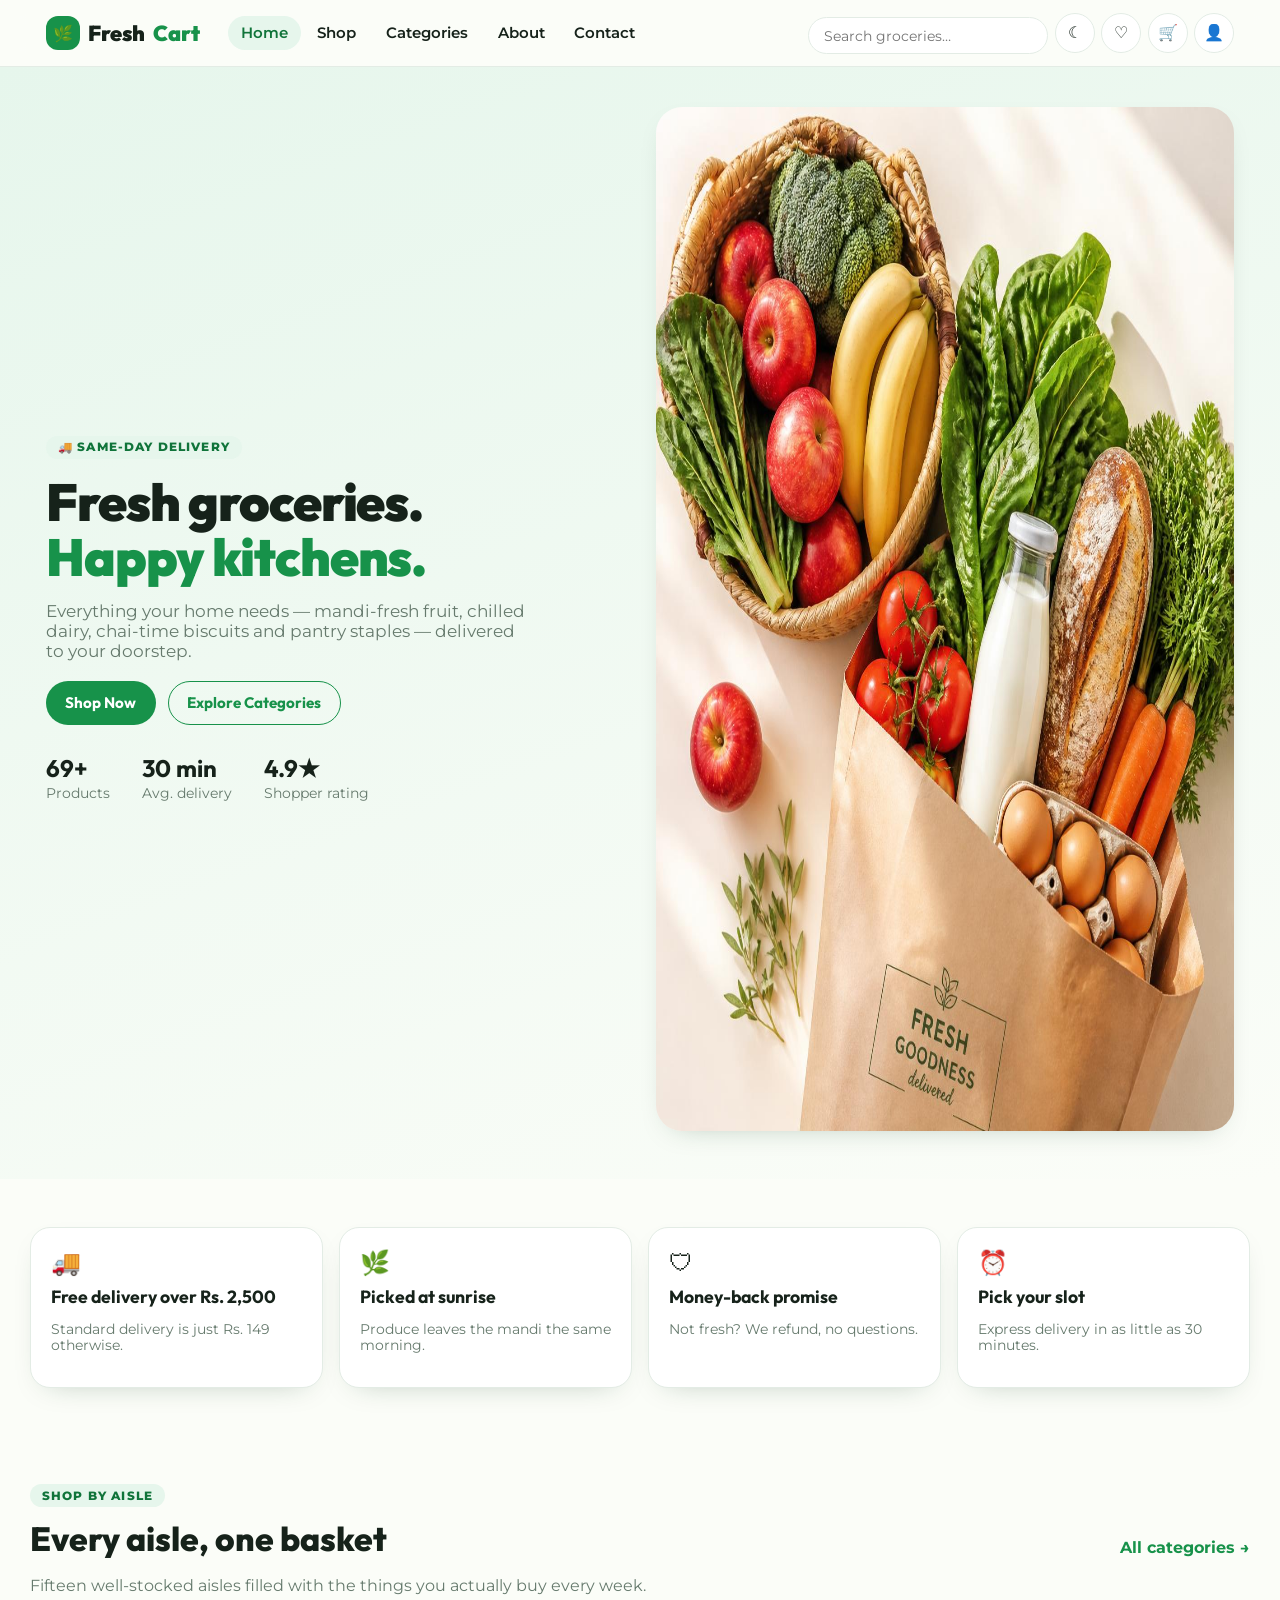
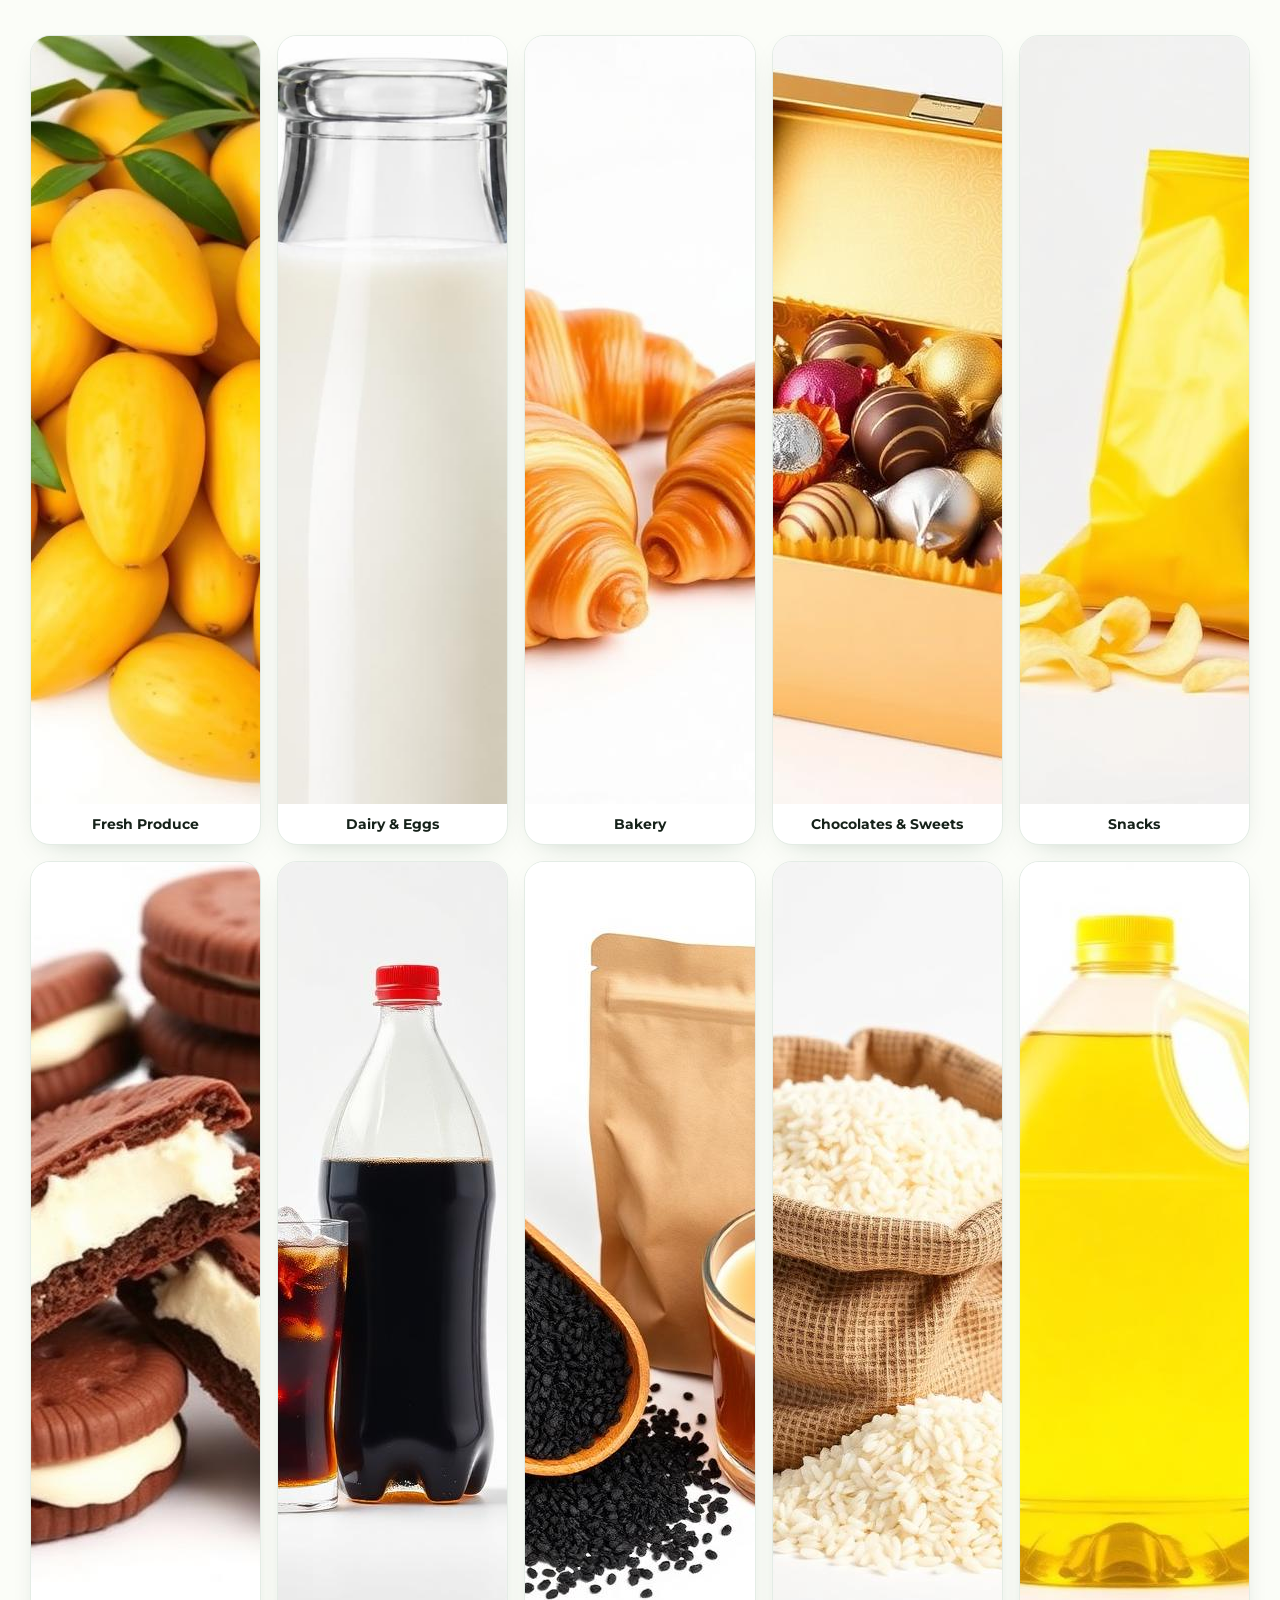
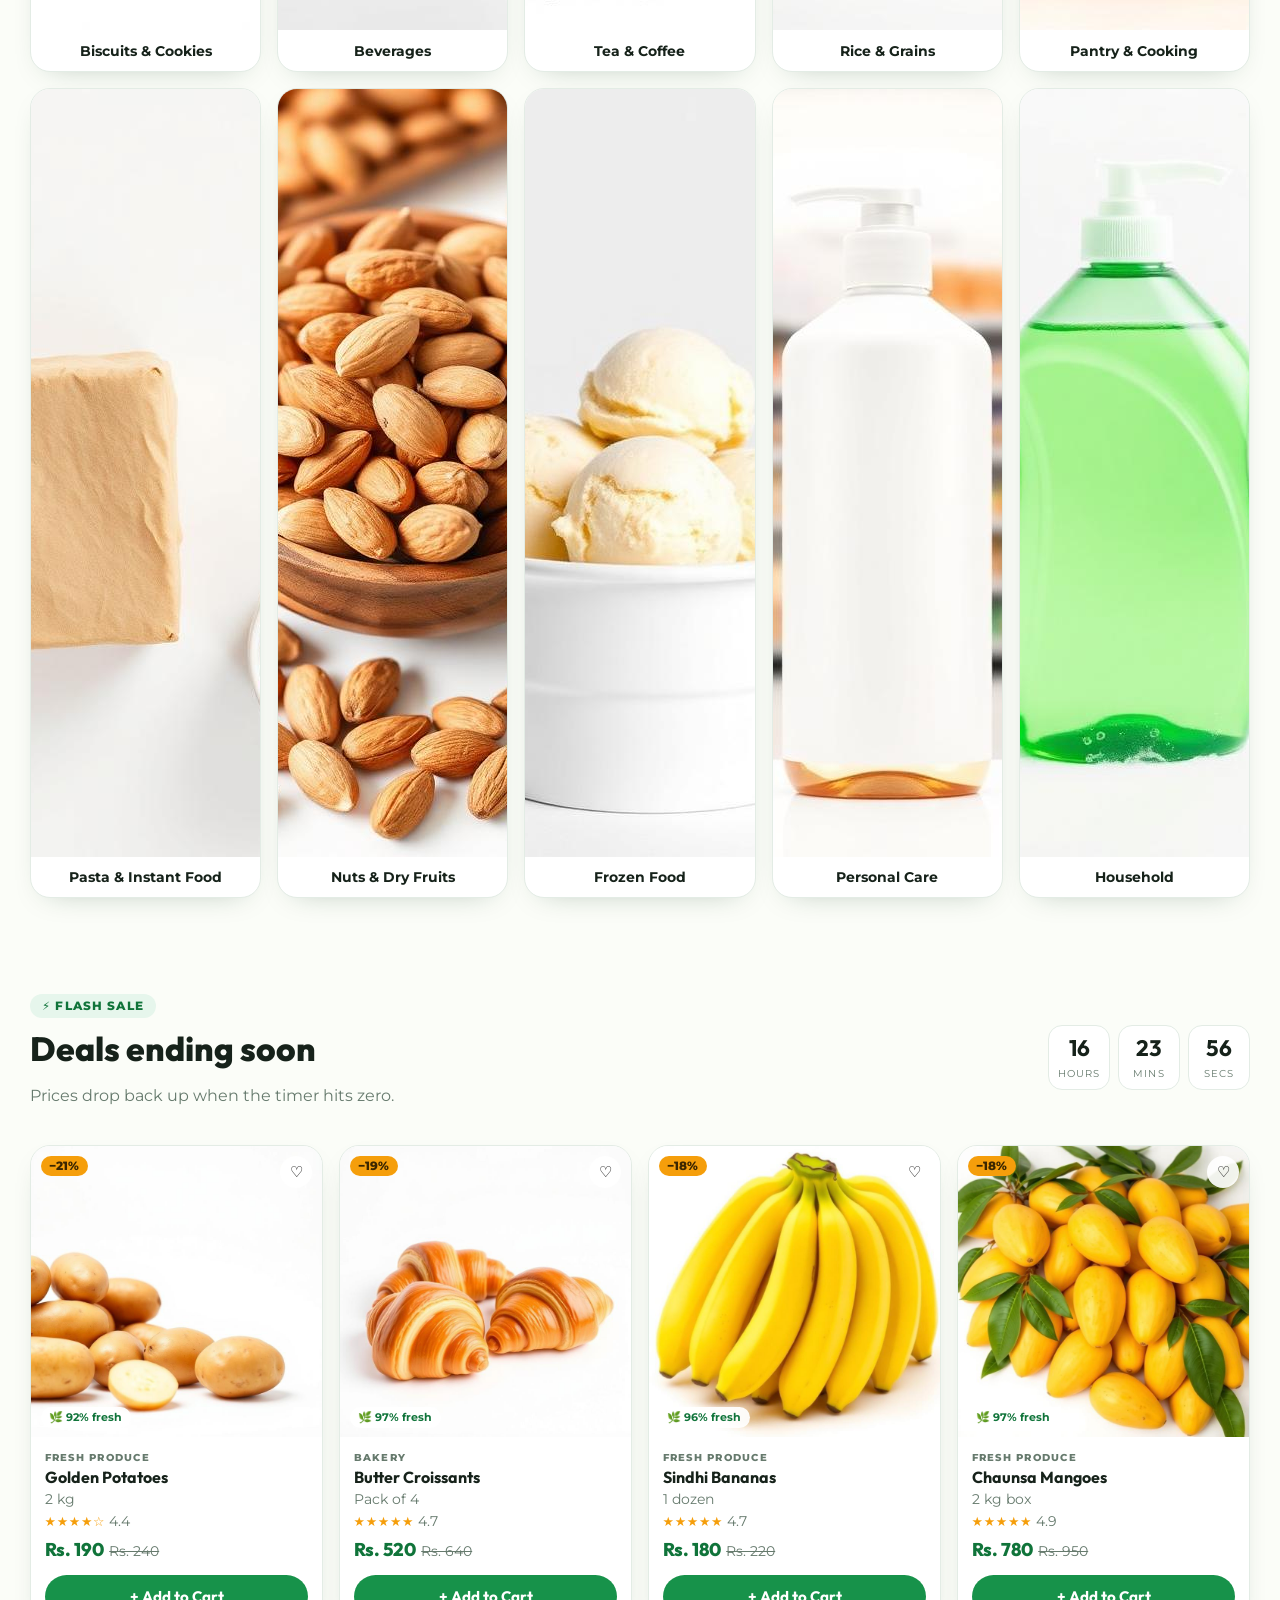
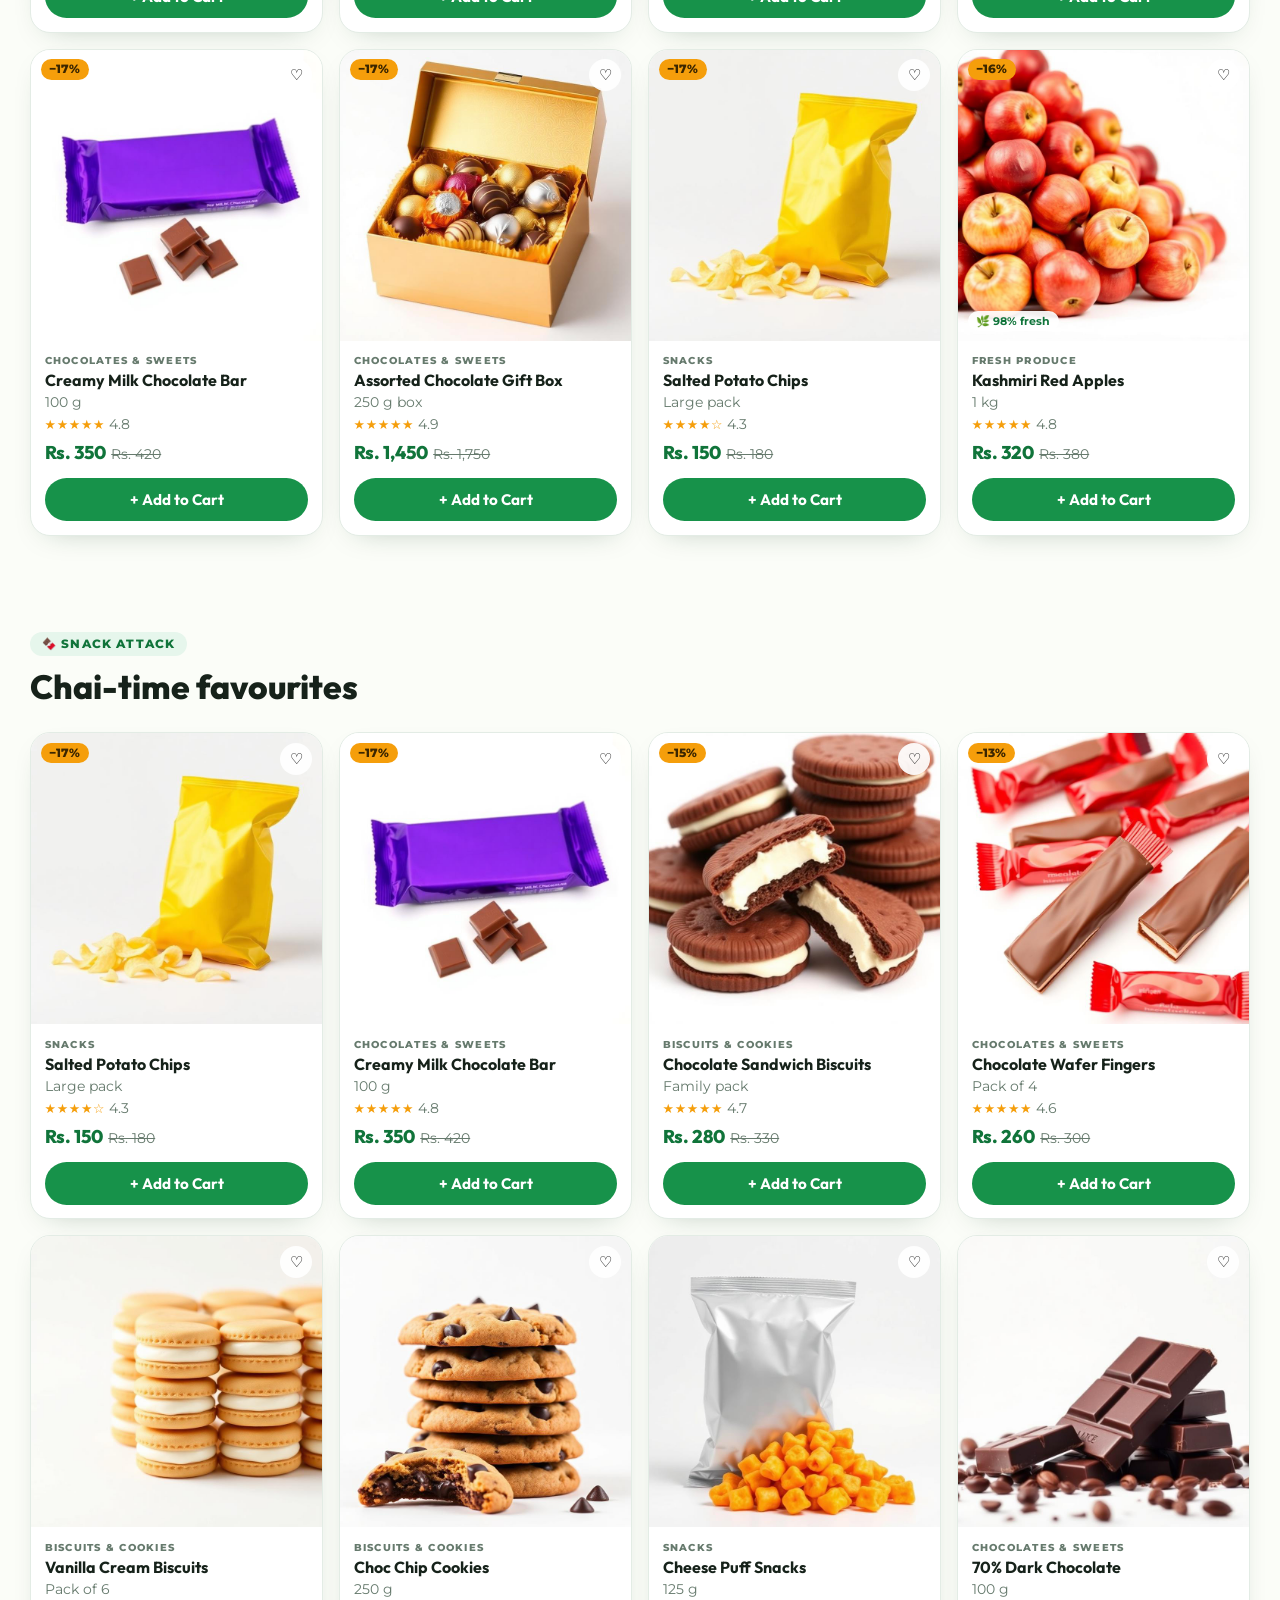
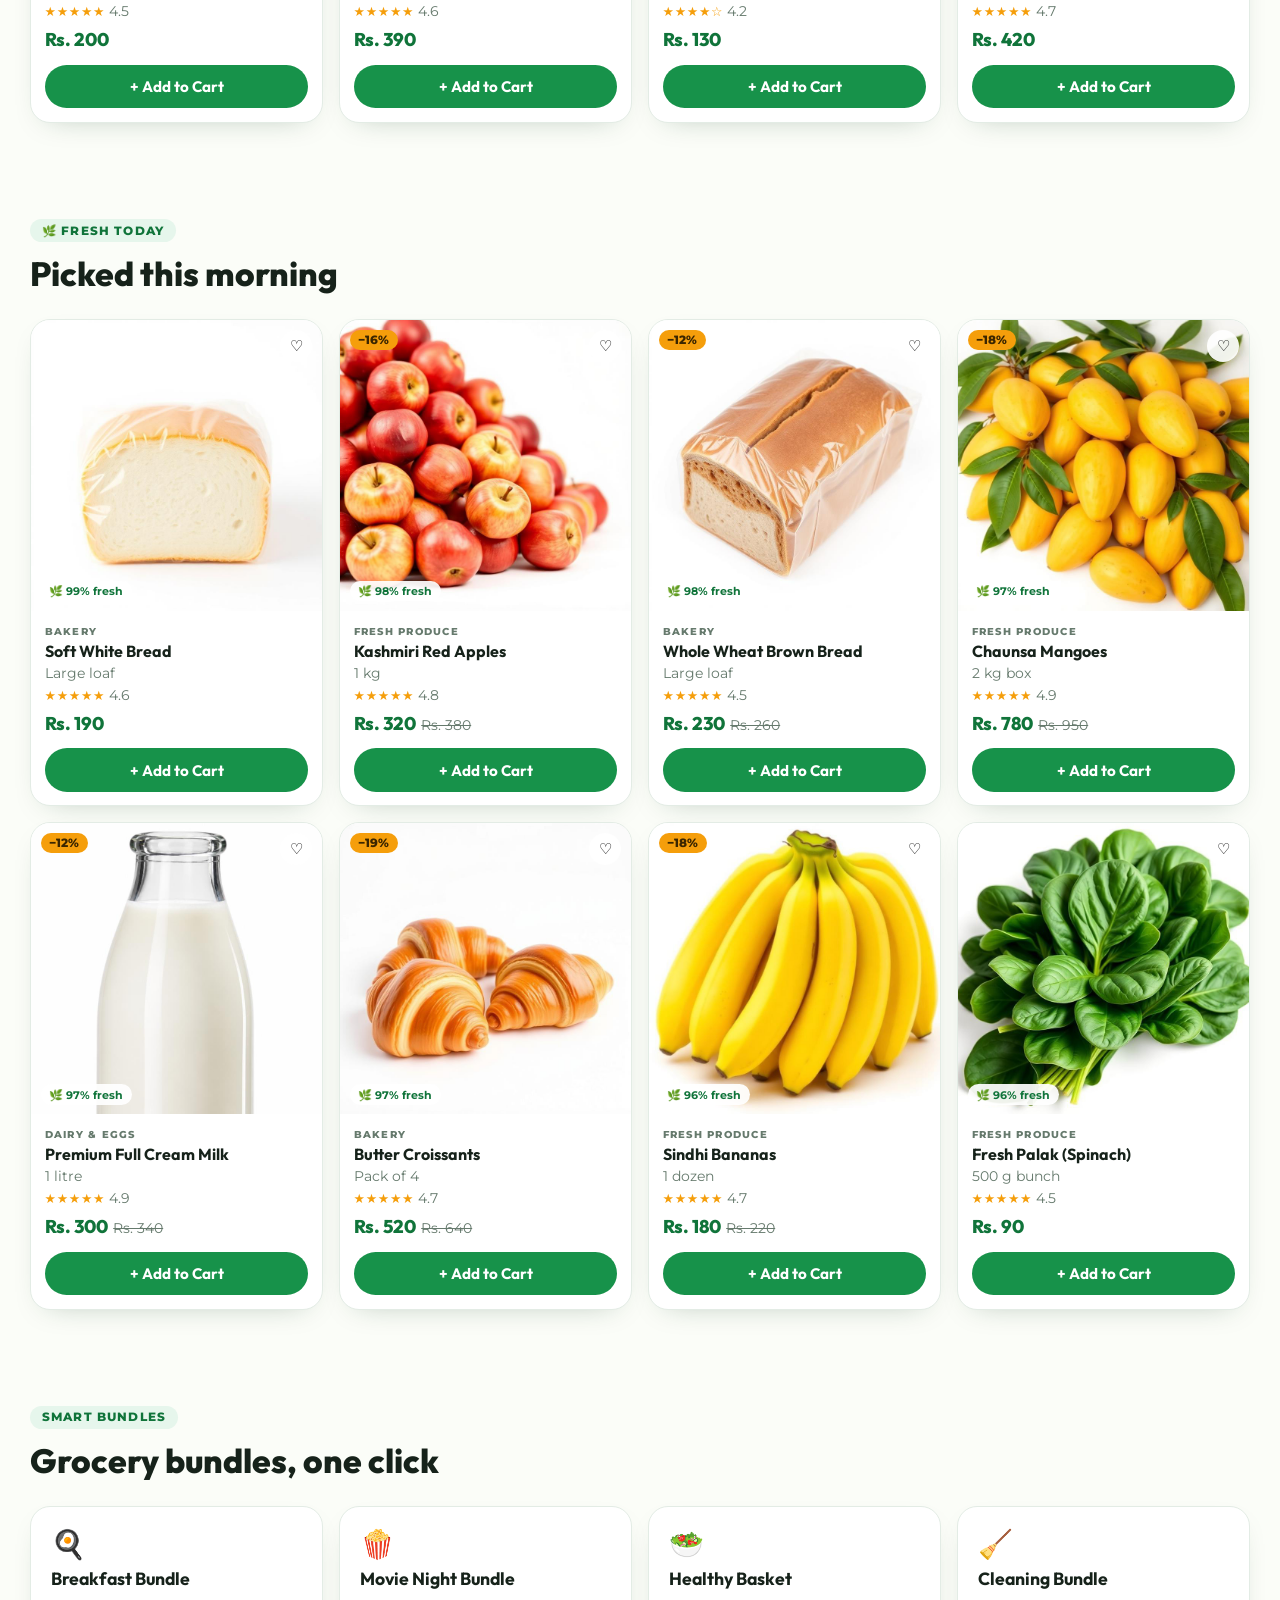
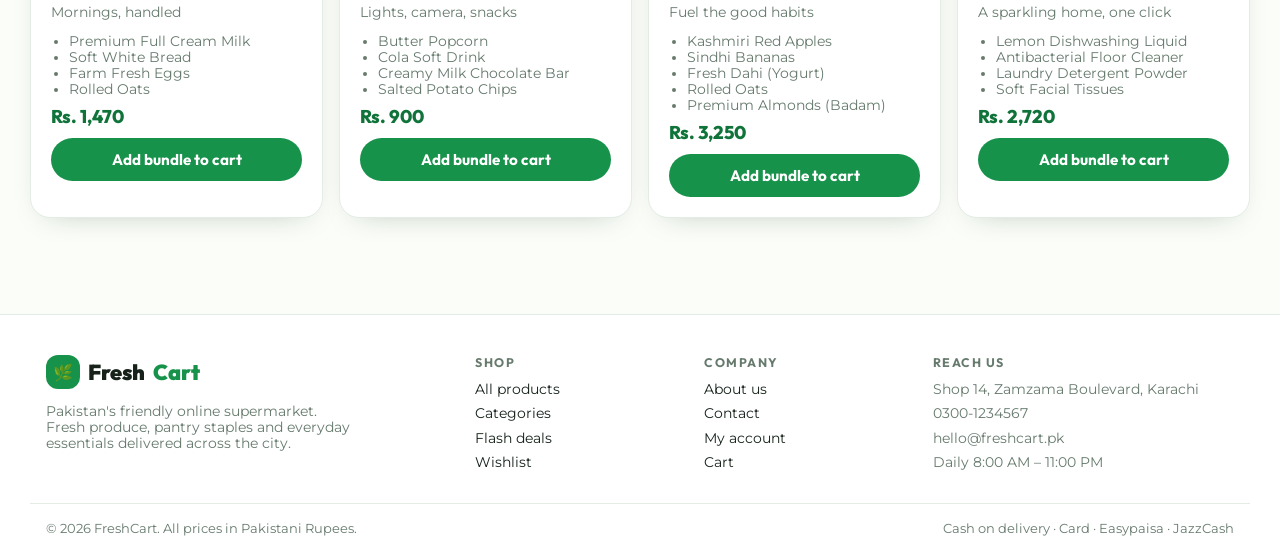
==== public/freshcart/index.html @ 2cdcdaa2 "Changes" ====
<!doctype html>
<html lang="en">
<head>
<meta charset="utf-8" />
<meta name="viewport" content="width=device-width, initial-scale=1" />
<title>FreshCart — Online Grocery Store in Pakistan</title>
<meta name="description" content="Shop fresh produce, dairy, snacks and pantry staples online with FreshCart. Same-day delivery across Pakistan, prices in PKR." />
<link rel="stylesheet" href="css/styles.css" />
</head>
<body data-page="index">

<section class="hero">
  <div class="wrap hero-grid">
    <div>
      <span class="pill">🚚 Same-day delivery</span>
      <h1 style="margin-top:1rem">Fresh groceries.<br /><span style="color:var(--primary)">Happy kitchens.</span></h1>
      <p class="muted" style="max-width:44ch;font-size:1.05rem">Everything your home needs — mandi-fresh fruit, chilled dairy, chai-time biscuits and pantry staples — delivered to your doorstep.</p>
      <div class="row" style="margin-top:1.25rem">
        <a class="btn" href="shop.html">Shop Now</a>
        <a class="btn ghost" href="categories.html">Explore Categories</a>
      </div>
      <div class="stat-row">
        <div class="stat"><b>69+</b><span class="small muted">Products</span></div>
        <div class="stat"><b>30 min</b><span class="small muted">Avg. delivery</span></div>
        <div class="stat"><b>4.9★</b><span class="small muted">Shopper rating</span></div>
      </div>
    </div>
    <div><img src="img/hero.jpg" alt="A paper bag full of fresh groceries" width="1024" height="1024" /></div>
  </div>
</section>

<section class="wrap section">
  <div class="grid perks" id="perks"></div>
</section>

<section class="wrap section">
  <div class="between">
    <div>
      <span class="pill">Shop by aisle</span>
      <h2 style="margin-top:.6rem">Every aisle, one basket</h2>
      <p class="muted">Fifteen well-stocked aisles filled with the things you actually buy every week.</p>
    </div>
    <a href="categories.html" style="color:var(--primary);font-weight:700">All categories →</a>
  </div>
  <div class="grid cats" id="catGrid" style="margin-top:1.5rem"></div>
</section>

<section class="wrap section">
  <div class="between">
    <div>
      <span class="pill">⚡ Flash sale</span>
      <h2 style="margin-top:.6rem">Deals ending soon</h2>
      <p class="muted">Prices drop back up when the timer hits zero.</p>
    </div>
    <div class="countdown" id="countdown"></div>
  </div>
  <div class="grid products" id="dealGrid" style="margin-top:1.5rem"></div>
</section>

<section class="wrap section">
  <span class="pill">🍫 Snack attack</span>
  <h2 style="margin-top:.6rem">Chai-time favourites</h2>
  <div class="grid products" id="snackGrid" style="margin-top:1.5rem"></div>
</section>

<section class="wrap section">
  <span class="pill">🌿 Fresh today</span>
  <h2 style="margin-top:.6rem">Picked this morning</h2>
  <div class="grid products" id="freshGrid" style="margin-top:1.5rem"></div>
</section>

<section class="wrap section">
  <span class="pill">Smart bundles</span>
  <h2 style="margin-top:.6rem">Grocery bundles, one click</h2>
  <div class="grid" id="bundleGrid" style="margin-top:1.5rem;grid-template-columns:repeat(auto-fit,minmax(240px,1fr))"></div>
</section>

<script src="js/data.js"></script>
<script src="js/app.js"></script>
<script>
function initPage() {
  document.getElementById("perks").innerHTML = [
    ["🚚", "Free delivery over Rs. 2,500", "Standard delivery is just Rs. 149 otherwise."],
    ["🌿", "Picked at sunrise", "Produce leaves the mandi the same morning."],
    ["🛡", "Money-back promise", "Not fresh? We refund, no questions."],
    ["⏰", "Pick your slot", "Express delivery in as little as 30 minutes."],
  ].map(([i, t, s]) => `<div class="card pad"><div style="font-size:1.5rem">${i}</div><h3 style="margin-top:.5rem">${t}</h3><p class="small muted">${s}</p></div>`).join("");

  document.getElementById("catGrid").innerHTML = CATEGORIES.map((c) => `
    <a class="card cat-card" href="shop.html?cat=${c.id}">
      <img src="${categoryImage(c.id)}" alt="${c.name}" width="768" height="768" loading="lazy" decoding="async" />
      <div class="label">${c.name}</div>
    </a>`).join("");

  const deals = PRODUCTS.filter((p) => p.deal && p.oldPrice).sort((a,b)=>discountPercent(b)-discountPercent(a)).slice(0, 8);
  document.getElementById("dealGrid").innerHTML = productGrid(deals);

  const snacks = PRODUCTS.filter((p) => ["snacks","chocolates-sweets","biscuits-cookies"].includes(p.category)).sort((a,b)=>b.sold-a.sold).slice(0,8);
  document.getElementById("snackGrid").innerHTML = productGrid(snacks);

  const fresh = PRODUCTS.filter((p) => p.fresh).sort((a,b)=>(b.freshness??0)-(a.freshness??0)).slice(0,8);
  document.getElementById("freshGrid").innerHTML = productGrid(fresh);

  document.getElementById("bundleGrid").innerHTML = BUNDLES.map((b) => `
    <div class="card pad">
      <div style="font-size:1.75rem">${b.emoji}</div>
      <h3 style="margin-top:.4rem">${b.name}</h3>
      <p class="small muted">${b.tagline}</p>
      <ul class="small muted" style="padding-left:1.1rem;margin:.5rem 0">${b.items.map((id)=>`<li>${getProduct(id)?.name ?? id}</li>`).join("")}</ul>
      <div class="price">${money(bundlePrice(b))}</div>
      <button class="btn block" style="margin-top:.6rem" onclick="addBundle('${b.id}')">Add bundle to cart</button>
    </div>`).join("");

  startCountdown();
}

function addBundle(id) {
  const b = BUNDLES.find((x) => x.id === id);
  b.items.forEach((pid) => {
    const line = state.cart.find((l) => l.id === pid);
    if (line) line.qty += 1; else state.cart.push({ id: pid, qty: 1 });
  });
  save(); syncBadges();
  toast(`${b.name} added — ${b.items.length} items`);
}

function startCountdown() {
  const host = document.getElementById("countdown");
  const end = new Date(); end.setHours(23, 59, 59, 999);
  const tick = () => {
    let s = Math.max(0, Math.floor((end - Date.now()) / 1000));
    const h = Math.floor(s / 3600), m = Math.floor((s % 3600) / 60);
    const sec = s % 60;
    host.innerHTML = [["Hours", h], ["Mins", m], ["Secs", sec]]
      .map(([l, v]) => `<div><b>${String(v).padStart(2, "0")}</b><span>${l}</span></div>`).join("");
  };
  tick(); setInterval(tick, 1000);
}
</script>
</body>
</html>
---- public/freshcart/css/styles.css ----
/* FreshCart — standalone stylesheet (HTML/CSS/JS version) */
@import url("https://fonts.googleapis.com/css2?family=Outfit:wght@400;600;700;800;900&family=Montserrat:wght@400;500;600;700&display=swap");

:root {
  --bg: #fbfdf8;
  --card: #ffffff;
  --fg: #16221a;
  --muted: #667a6d;
  --border: #e3ece5;
  --primary: #17924a;
  --primary-dark: #10743a;
  --primary-soft: #e6f6ec;
  --accent: #f59e0b;
  --rose: #e11d63;
  --shadow: 0 10px 30px -18px rgba(16, 60, 34, 0.35);
  --radius: 20px;
}

html[data-theme="dark"] {
  --bg: #0e1512;
  --card: #16211c;
  --fg: #eaf5ee;
  --muted: #9db3a5;
  --border: #23332b;
  --primary: #35c877;
  --primary-dark: #26a961;
  --primary-soft: #14301f;
  --shadow: 0 10px 30px -18px rgba(0, 0, 0, 0.7);
}

* { box-sizing: border-box; }

body {
  margin: 0;
  background: var(--bg);
  color: var(--fg);
  font-family: Montserrat, system-ui, sans-serif;
  -webkit-font-smoothing: antialiased;
}

h1, h2, h3, h4, .brand, .btn { font-family: Outfit, system-ui, sans-serif; }
h1 { font-size: clamp(2rem, 5vw, 3.25rem); line-height: 1.05; font-weight: 900; letter-spacing: -0.02em; margin: 0 0 .75rem; }
h2 { font-size: clamp(1.5rem, 3vw, 2.1rem); font-weight: 800; margin: 0 0 .35rem; }
h3 { font-size: 1.1rem; font-weight: 700; margin: 0; }
a { color: inherit; text-decoration: none; }
img { display: block; max-width: 100%; }

.wrap { width: 100%; max-width: 1220px; margin: 0 auto; padding: 0 1rem; }
.section { padding: 3rem 0; }
.muted { color: var(--muted); }
.small { font-size: .85rem; }
.center { text-align: center; }
.row { display: flex; align-items: center; gap: .75rem; }
.between { display: flex; align-items: center; justify-content: space-between; gap: 1rem; flex-wrap: wrap; }
.grid { display: grid; gap: 1rem; }
.hide { display: none !important; }

/* ---------- header ---------- */
header.site {
  position: sticky; top: 0; z-index: 50;
  backdrop-filter: blur(12px);
  background: color-mix(in srgb, var(--bg) 85%, transparent);
  border-bottom: 1px solid var(--border);
}
.headbar { display: flex; align-items: center; gap: .75rem; padding: .7rem 0; }
.brand { display: flex; align-items: center; gap: .5rem; font-size: 1.35rem; font-weight: 900; }
.brand .mark {
  width: 34px; height: 34px; border-radius: 12px; display: grid; place-items: center;
  background: var(--primary); color: #fff; font-size: 1rem;
}
.brand span.cart-word { color: var(--primary); }
nav.main { display: none; gap: .25rem; margin-left: 1rem; }
nav.main a { padding: .5rem .8rem; border-radius: 999px; font-weight: 600; font-size: .93rem; }
nav.main a:hover { background: var(--primary-soft); }
nav.main a.active { background: var(--primary-soft); color: var(--primary-dark); }
.head-actions { margin-left: auto; display: flex; align-items: center; gap: .4rem; }
.searchbox { position: relative; display: none; }
.searchbox input {
  width: 240px; padding: .55rem .9rem; border-radius: 999px;
  border: 1px solid var(--border); background: var(--card); color: var(--fg); font: inherit; font-size: .9rem;
}
.icon-btn {
  position: relative; width: 40px; height: 40px; border-radius: 999px; border: 1px solid var(--border);
  background: var(--card); color: var(--fg); display: grid; place-items: center; cursor: pointer; font-size: 1rem;
}
.icon-btn:hover { border-color: var(--primary); color: var(--primary); }
.badge {
  position: absolute; top: -5px; right: -5px; min-width: 19px; height: 19px; padding: 0 5px;
  border-radius: 999px; background: var(--rose); color: #fff; font-size: .68rem; font-weight: 700;
  display: grid; place-items: center;
}
.badge.green { background: var(--primary); }
nav.mobile { display: grid; gap: .15rem; padding: .5rem 0 1rem; border-top: 1px solid var(--border); }
nav.mobile a { padding: .6rem .8rem; border-radius: 12px; font-weight: 600; }
nav.mobile a:hover { background: var(--primary-soft); }

@media (min-width: 900px) {
  nav.main { display: flex; }
  .searchbox { display: block; }
  #menuBtn { display: none; }
  nav.mobile { display: none !important; }
}

/* ---------- buttons ---------- */
.btn {
  display: inline-flex; align-items: center; justify-content: center; gap: .45rem;
  padding: .7rem 1.15rem; border-radius: 999px; border: 1px solid transparent;
  font-weight: 700; font-size: .95rem; cursor: pointer; transition: transform .15s ease, background .15s ease;
  background: var(--primary); color: #fff;
}
.btn:hover { background: var(--primary-dark); transform: translateY(-1px); }
.btn.ghost { background: transparent; color: var(--primary); border-color: var(--primary); }
.btn.ghost:hover { background: var(--primary-soft); }
.btn.soft { background: var(--primary-soft); color: var(--primary-dark); }
.btn.block { width: 100%; }
.btn.sm { padding: .45rem .8rem; font-size: .85rem; }
.btn:disabled { opacity: .55; cursor: not-allowed; transform: none; }

.chip {
  padding: .35rem .8rem; border-radius: 999px; border: 1px solid var(--border);
  background: var(--card); font-size: .8rem; font-weight: 700; cursor: pointer; color: var(--fg);
}
.chip.on { background: var(--primary); border-color: var(--primary); color: #fff; }
.pill {
  display: inline-flex; align-items: center; gap: .4rem; padding: .3rem .75rem; border-radius: 999px;
  background: var(--primary-soft); color: var(--primary-dark); font-size: .72rem;
  font-weight: 800; letter-spacing: .1em; text-transform: uppercase;
}

/* ---------- cards ---------- */
.card {
  background: var(--card); border: 1px solid var(--border); border-radius: var(--radius);
  box-shadow: var(--shadow); overflow: hidden;
}
.card.pad { padding: 1.25rem; }

.products { grid-template-columns: repeat(2, minmax(0, 1fr)); }
@media (min-width: 640px) { .products { grid-template-columns: repeat(3, minmax(0, 1fr)); } }
@media (min-width: 1000px) { .products { grid-template-columns: repeat(4, minmax(0, 1fr)); } }

.pcard { position: relative; display: flex; flex-direction: column; }
.pcard .thumb { position: relative; background: #fff; aspect-ratio: 1/1; overflow: hidden; }
.pcard .thumb img { width: 100%; height: 100%; object-fit: cover; transition: transform .5s ease; }
.pcard:hover .thumb img { transform: scale(1.07); }
.pcard .body { padding: .85rem; display: flex; flex-direction: column; gap: .25rem; flex: 1; }
.pcard .cat { font-size: .65rem; font-weight: 800; letter-spacing: .12em; text-transform: uppercase; color: var(--muted); }
.pcard .name { font-family: Outfit, sans-serif; font-weight: 700; font-size: 1rem; line-height: 1.2; }
.price { font-size: 1.15rem; font-weight: 800; color: var(--primary-dark); font-family: Outfit, sans-serif; }
.old { color: var(--muted); text-decoration: line-through; font-size: .85rem; margin-left: .35rem; }
.tag-off {
  position: absolute; top: .6rem; left: .6rem; background: var(--accent); color: #3b2600;
  padding: .2rem .55rem; border-radius: 999px; font-size: .72rem; font-weight: 800;
}
.tag-fresh {
  position: absolute; bottom: .6rem; left: .6rem; background: rgba(255,255,255,.92); color: #10743a;
  padding: .2rem .55rem; border-radius: 999px; font-size: .7rem; font-weight: 700;
}
.wish {
  position: absolute; top: .6rem; right: .6rem; width: 32px; height: 32px; border-radius: 999px;
  border: none; background: rgba(255,255,255,.92); cursor: pointer; display: grid; place-items: center; font-size: .95rem;
}
.wish.on { color: var(--rose); }
.stars { color: var(--accent); font-size: .8rem; letter-spacing: .05em; }

/* ---------- hero ---------- */
.hero { background: linear-gradient(160deg, var(--primary-soft), var(--bg)); padding: 2.5rem 0 3rem; }
.hero-grid { display: grid; gap: 2rem; align-items: center; }
@media (min-width: 900px) { .hero-grid { grid-template-columns: 1fr 1fr; } }
.hero img { border-radius: 26px; box-shadow: var(--shadow); }
.stat-row { display: flex; gap: 2rem; flex-wrap: wrap; margin-top: 1.75rem; }
.stat b { display: block; font-family: Outfit, sans-serif; font-size: 1.5rem; }

.perks { grid-template-columns: repeat(2, minmax(0,1fr)); }
@media (min-width: 900px) { .perks { grid-template-columns: repeat(4, minmax(0,1fr)); } }

.cats { grid-template-columns: repeat(2, minmax(0,1fr)); }
@media (min-width: 640px) { .cats { grid-template-columns: repeat(3, minmax(0,1fr)); } }
@media (min-width: 1000px) { .cats { grid-template-columns: repeat(5, minmax(0,1fr)); } }
.cat-card img { aspect-ratio: 1/1; object-fit: cover; width: 100%; background: #fff; transition: transform .5s ease; }
.cat-card:hover img { transform: scale(1.08); }
.cat-card .label { padding: .7rem; text-align: center; font-weight: 700; font-size: .9rem; }

/* countdown */
.countdown { display: flex; gap: .5rem; }
.countdown div {
  min-width: 62px; padding: .5rem; border-radius: 14px; background: var(--card);
  border: 1px solid var(--border); text-align: center;
}
.countdown b { display: block; font-family: Outfit, sans-serif; font-size: 1.4rem; }
.countdown span { font-size: .65rem; text-transform: uppercase; letter-spacing: .1em; color: var(--muted); }

/* ---------- layout helpers ---------- */
.two-col { display: grid; gap: 1.5rem; }
@media (min-width: 960px) { .two-col { grid-template-columns: 280px 1fr; align-items: start; } }
.cart-cols { display: grid; gap: 1.5rem; }
@media (min-width: 960px) { .cart-cols { grid-template-columns: 1fr 360px; align-items: start; } }

label.field { display: block; margin-bottom: .9rem; font-size: .8rem; font-weight: 800; letter-spacing: .08em; text-transform: uppercase; color: var(--muted); }
input, select, textarea {
  width: 100%; margin-top: .35rem; padding: .65rem .85rem; border-radius: 14px;
  border: 1px solid var(--border); background: var(--card); color: var(--fg); font: inherit; font-size: .95rem;
}
input:focus, select:focus, textarea:focus { outline: 2px solid var(--primary); outline-offset: 1px; }
.err { color: var(--rose); font-size: .78rem; font-weight: 600; margin-top: .25rem; text-transform: none; letter-spacing: 0; }

.qty { display: inline-flex; align-items: center; border: 1px solid var(--border); border-radius: 999px; overflow: hidden; }
.qty button { width: 34px; height: 34px; border: none; background: transparent; color: var(--fg); cursor: pointer; font-size: 1rem; }
.qty button:hover { background: var(--primary-soft); }
.qty span { min-width: 30px; text-align: center; font-weight: 700; }

.line { display: flex; justify-content: space-between; gap: 1rem; padding: .35rem 0; font-size: .95rem; }
.line.total { border-top: 1px solid var(--border); margin-top: .5rem; padding-top: .75rem; font-size: 1.15rem; font-weight: 800; font-family: Outfit, sans-serif; }

.cart-item { display: grid; grid-template-columns: 84px 1fr; gap: 1rem; padding: 1rem; border-bottom: 1px solid var(--border); align-items: center; }
.cart-item img { width: 84px; height: 84px; border-radius: 14px; object-fit: cover; background: #fff; }

table.orders { width: 100%; border-collapse: collapse; font-size: .9rem; }
table.orders th, table.orders td { text-align: left; padding: .6rem; border-bottom: 1px solid var(--border); }

/* toast */
#toasts { position: fixed; bottom: 1rem; right: 1rem; z-index: 200; display: grid; gap: .5rem; }
.toast {
  background: var(--card); border: 1px solid var(--border); border-left: 4px solid var(--primary);
  border-radius: 14px; padding: .7rem 1rem; box-shadow: var(--shadow); font-size: .9rem; font-weight: 600;
  animation: rise .25s ease;
}
@keyframes rise { from { opacity: 0; transform: translateY(8px); } to { opacity: 1; transform: none; } }
@keyframes pop { 0% { transform: scale(1); } 50% { transform: scale(1.12); } 100% { transform: scale(1); } }
.pop { animation: pop .3s ease; }

footer.site { border-top: 1px solid var(--border); margin-top: 3rem; padding: 2.5rem 0 1.5rem; background: var(--card); }
.foot-grid { display: grid; gap: 1.75rem; }
@media (min-width: 800px) { .foot-grid { grid-template-columns: 2fr 1fr 1fr 1.5fr; } }
.foot-grid h4 { margin: 0 0 .6rem; font-size: .78rem; letter-spacing: .12em; text-transform: uppercase; color: var(--muted); }
.foot-grid ul { list-style: none; margin: 0; padding: 0; display: grid; gap: .4rem; font-size: .9rem; }
.foot-bottom { margin-top: 2rem; border-top: 1px solid var(--border); padding-top: 1rem; font-size: .82rem; color: var(--muted); }

.empty { text-align: center; padding: 3.5rem 1rem; }
.empty .big { font-size: 3rem; }
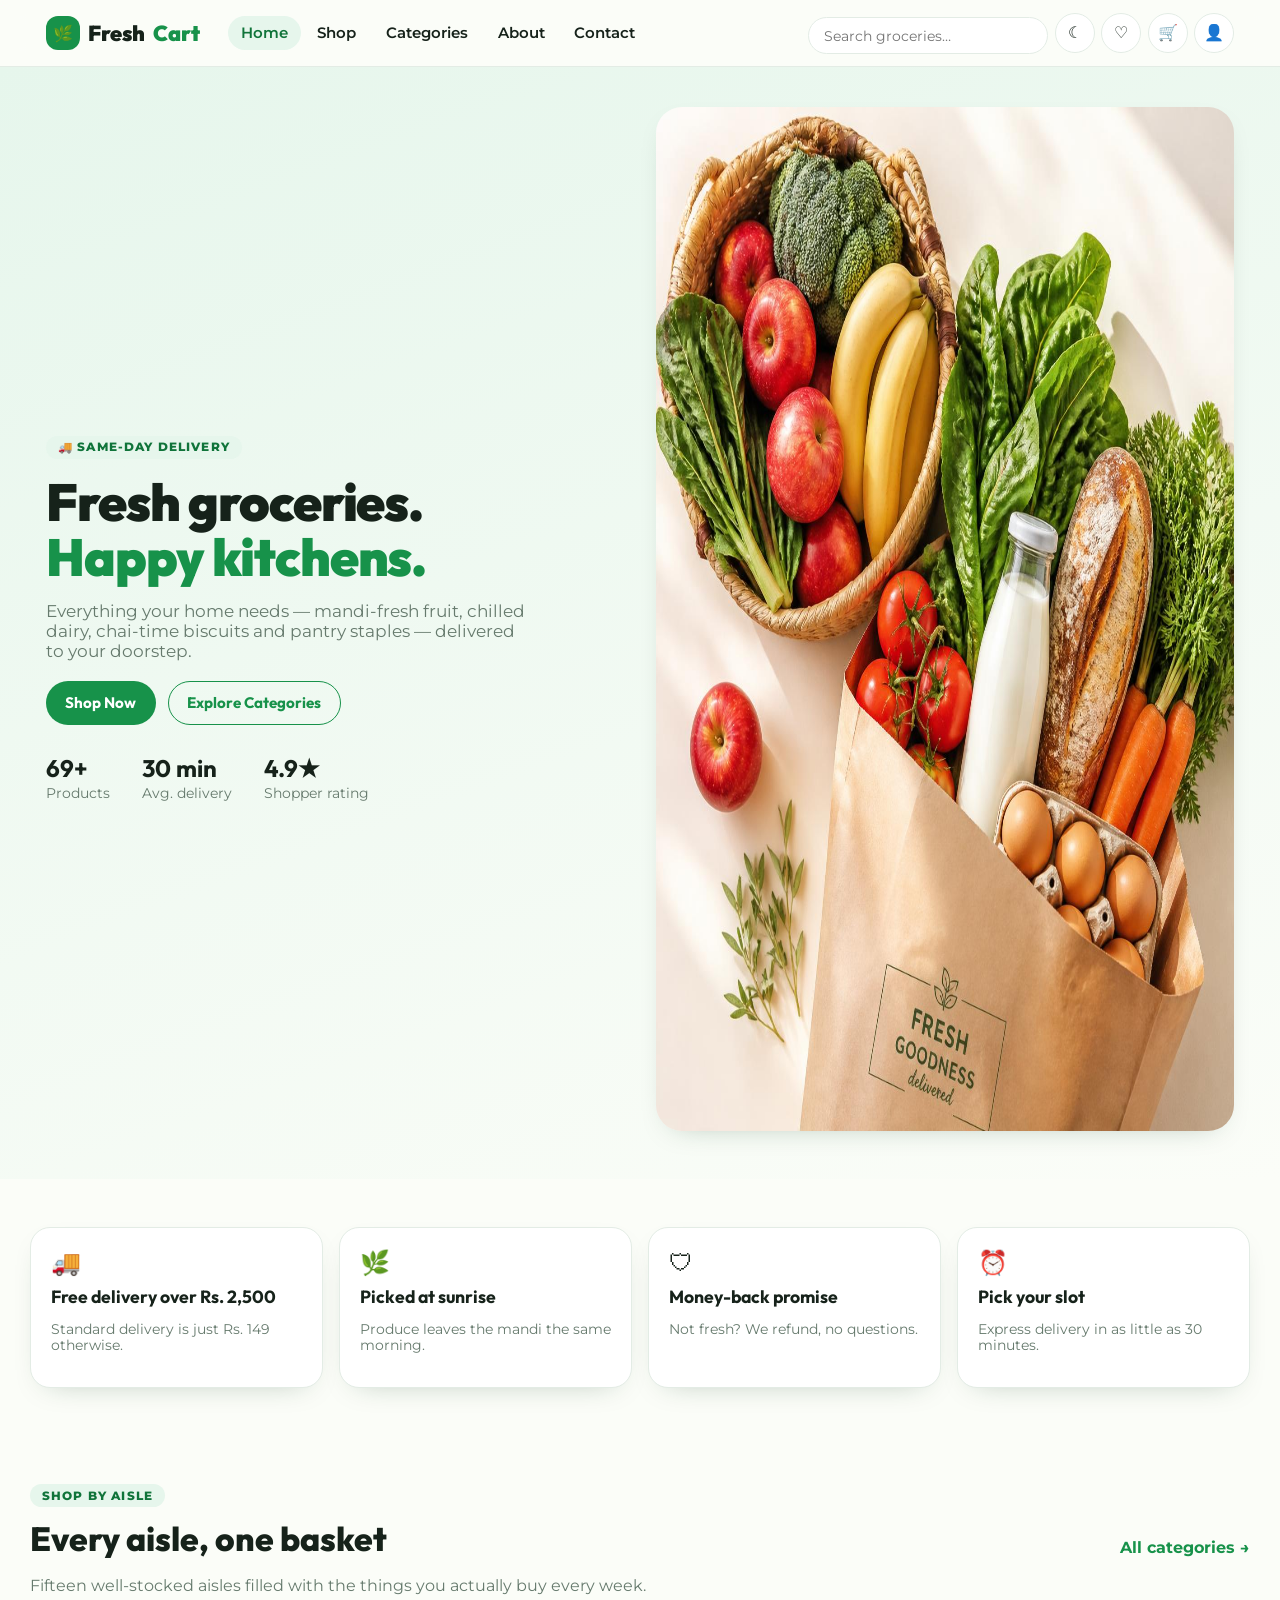
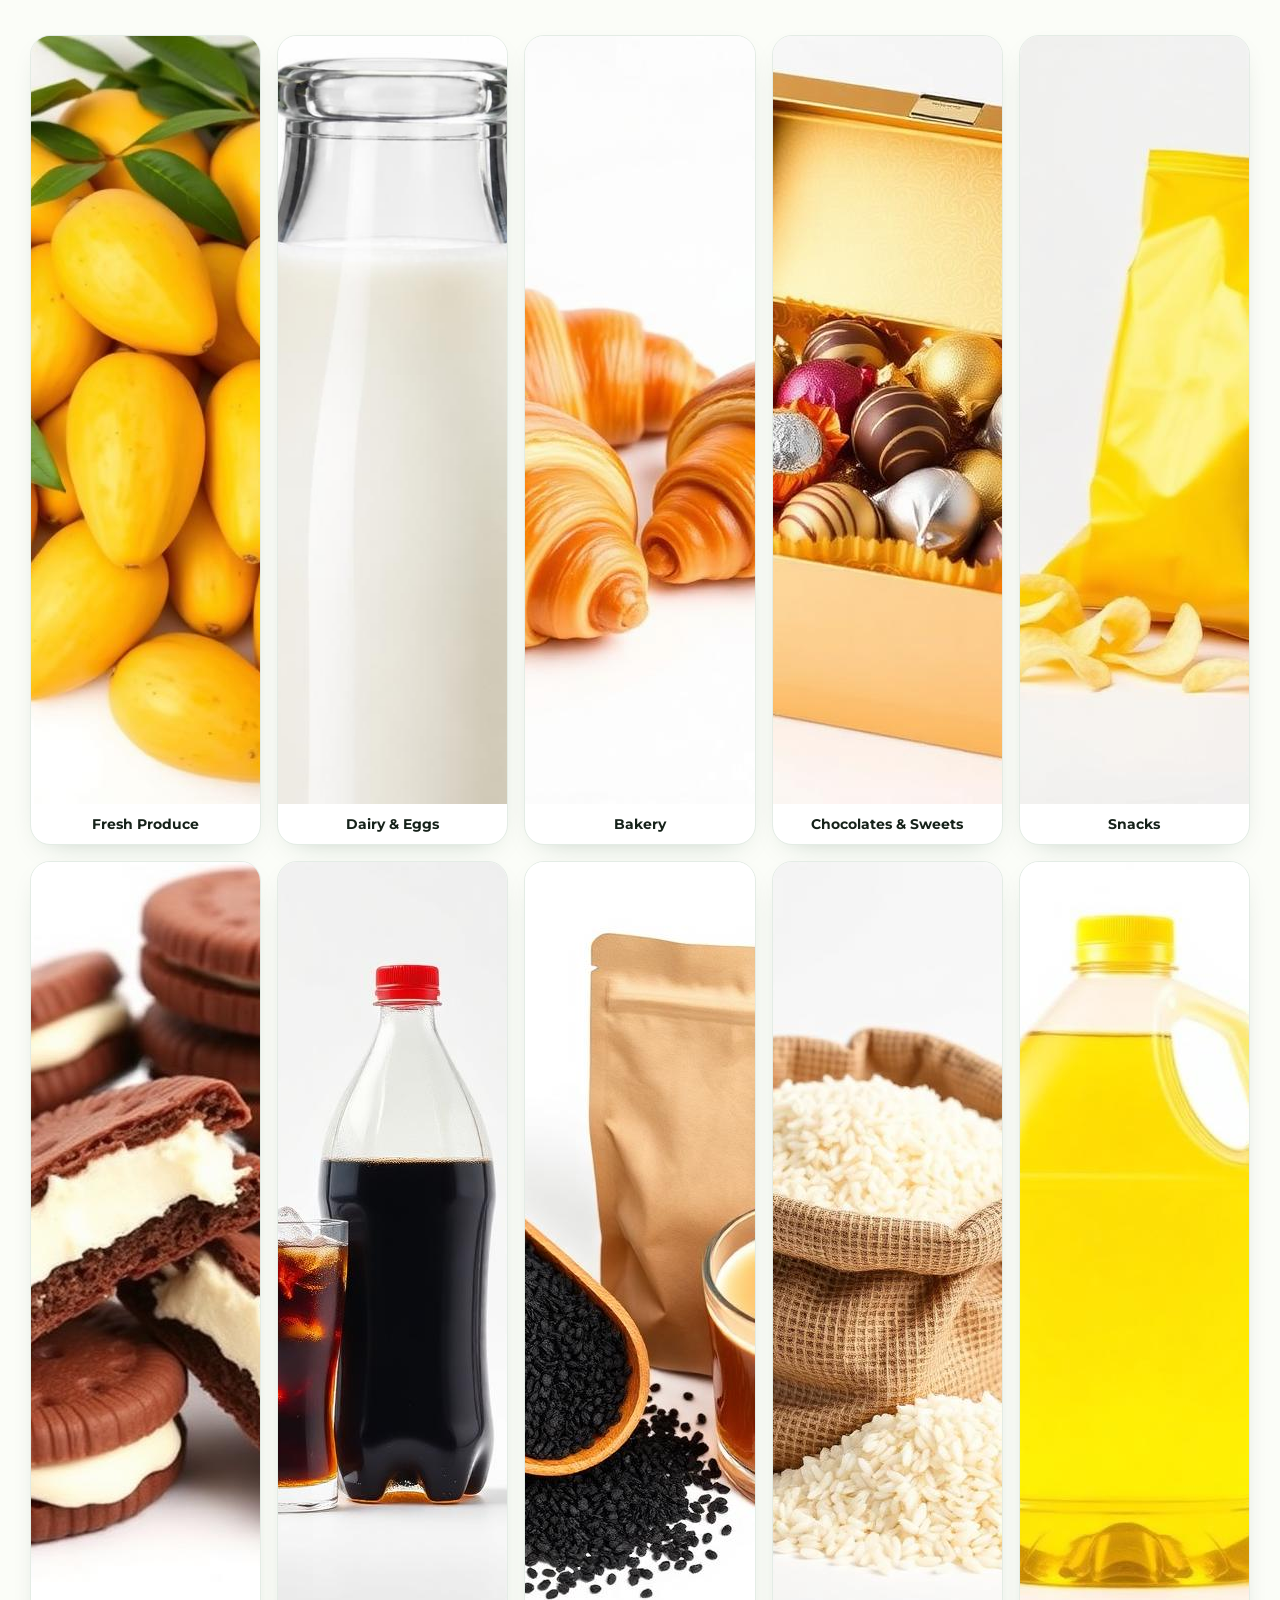
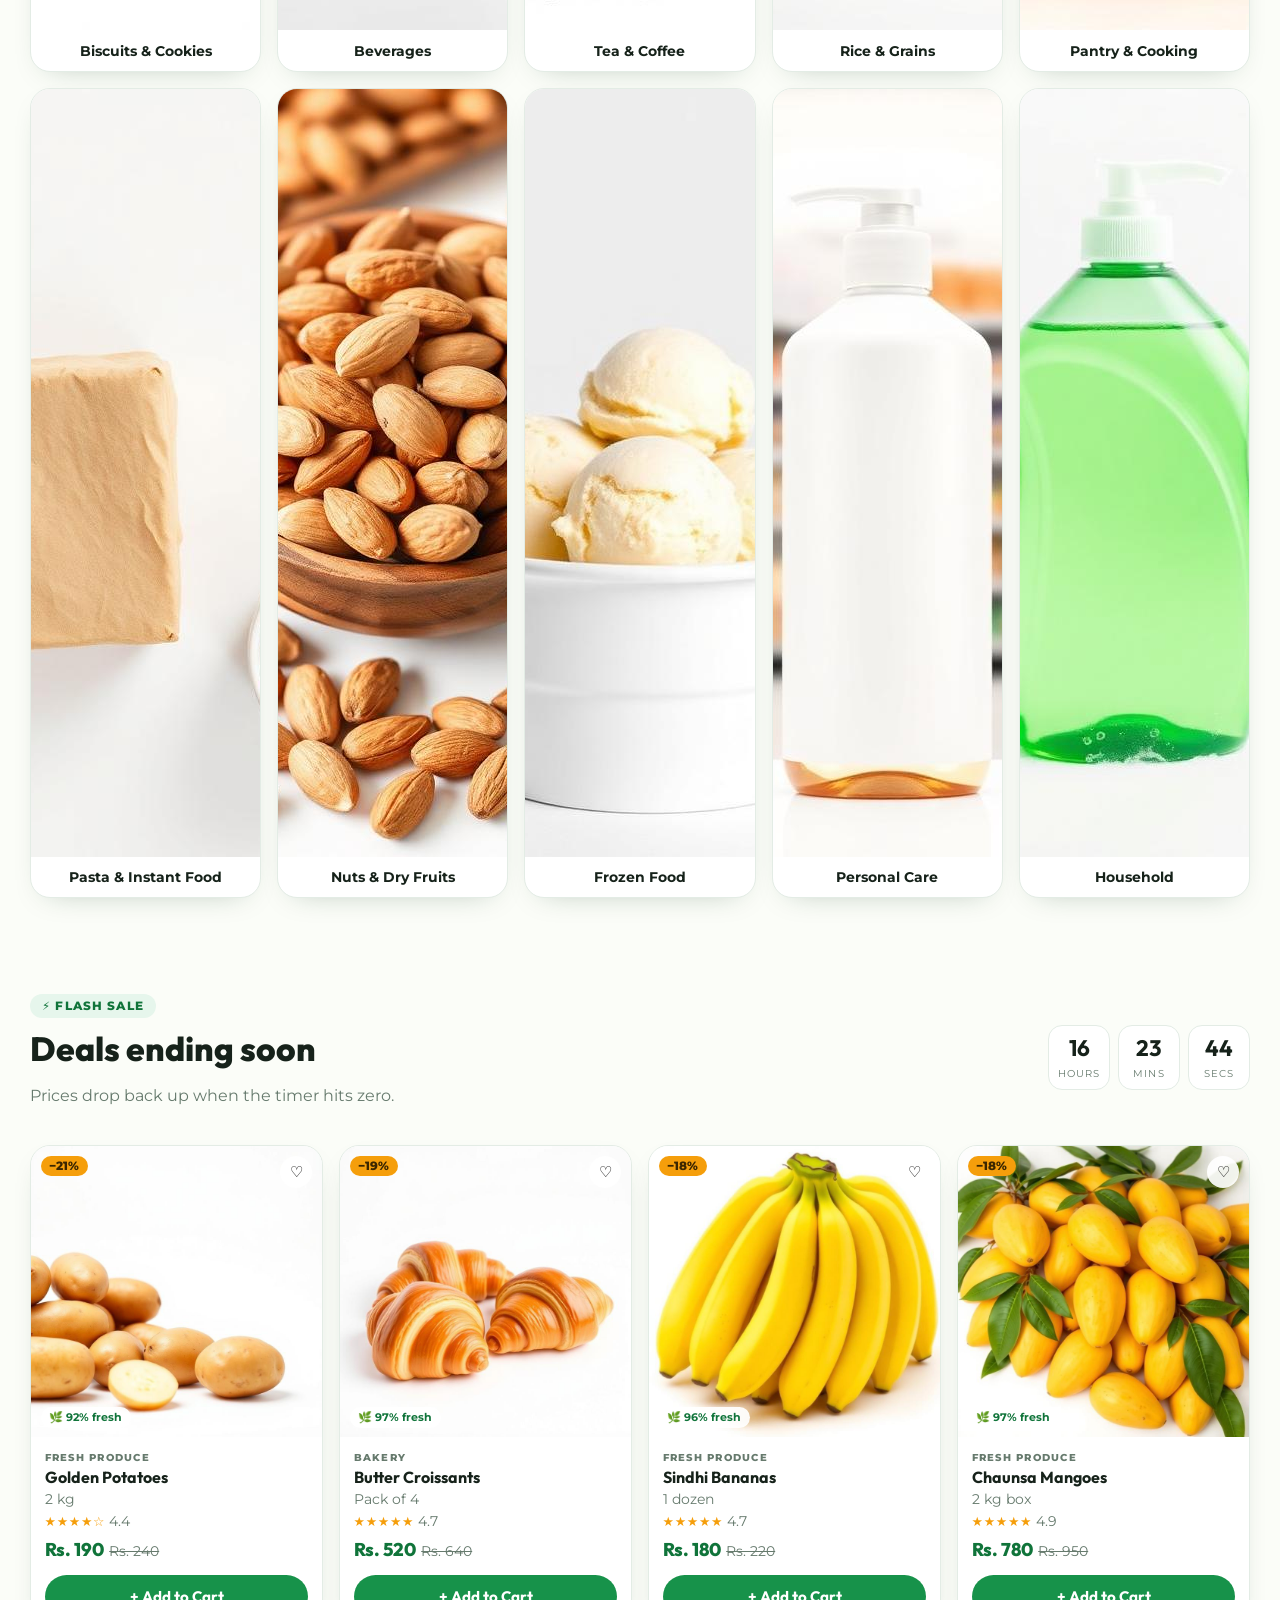
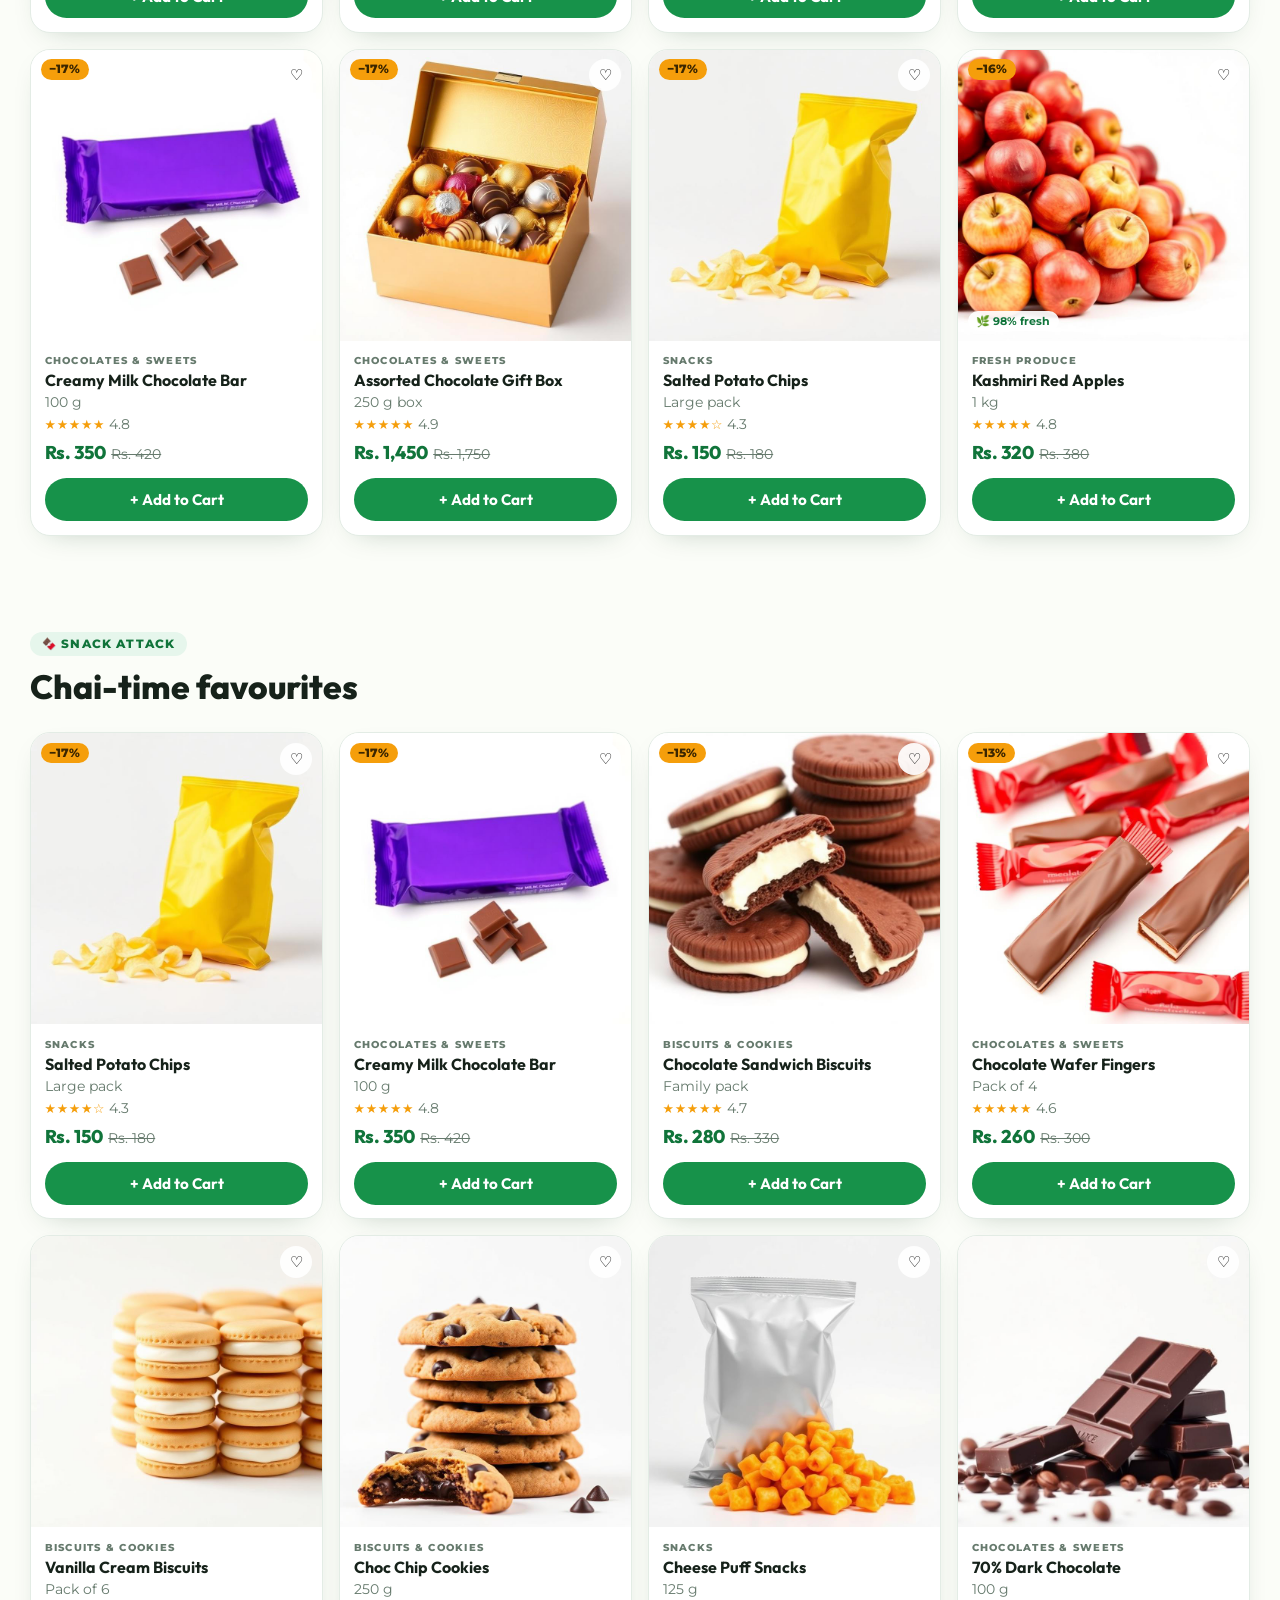
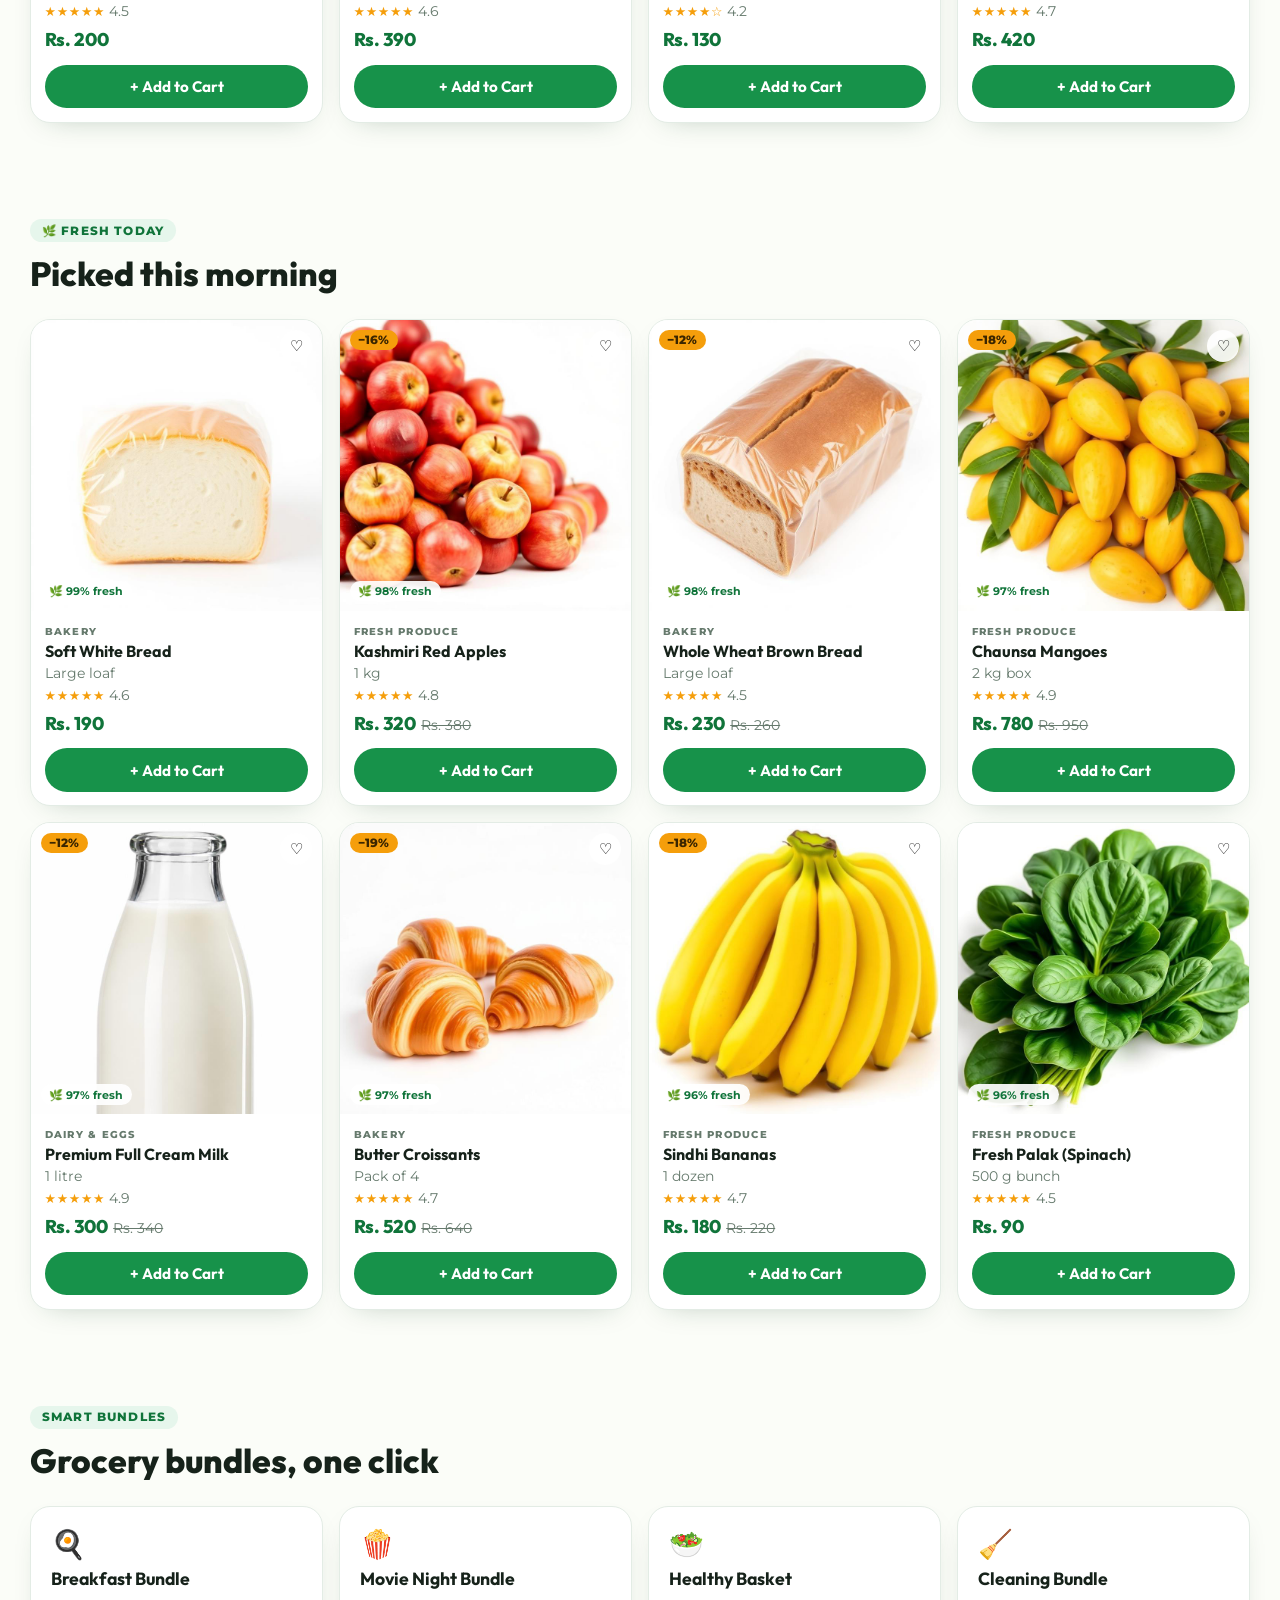
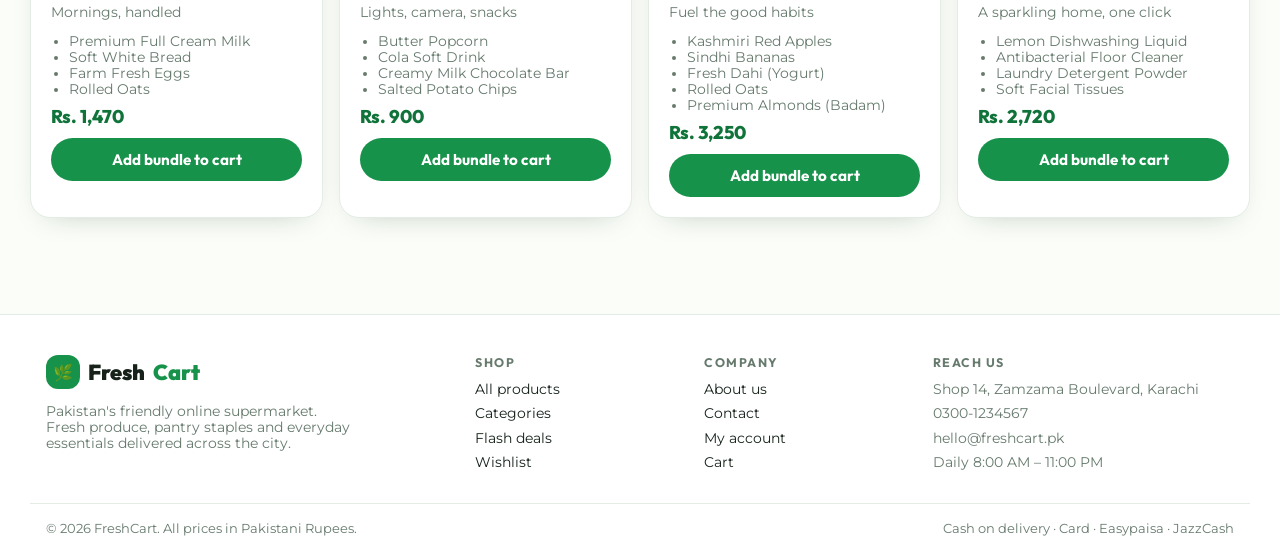
==== commit 47db9e07: "Changes Co-authored-by: alishbajawaid321-web <301479063+alishbajawaid321-web@users.noreply.github.co" ====
--- a/public/freshcart/index.html
+++ b/public/freshcart/index.html
@@ -6,6 +6,12 @@
 <title>FreshCart — Online Grocery Store in Pakistan</title>
 <meta name="description" content="Shop fresh produce, dairy, snacks and pantry staples online with FreshCart. Same-day delivery across Pakistan, prices in PKR." />
 <link rel="stylesheet" href="css/styles.css" />
+<meta property="og:type" content="website" />
+<meta property="og:title" content="FreshCart — Online Grocery Store in Pakistan" />
+<meta property="og:description" content="Shop fresh produce, dairy, snacks and pantry staples online with FreshCart. Same-day delivery across Pakistan, prices in PKR." />
+<meta property="og:image" content="https://project--e178b9d6-97e4-412b-a71c-56d7d12a4462.lovable.app/og-freshcart.jpg" />
+<meta name="twitter:card" content="summary_large_image" />
+<meta name="twitter:image" content="https://project--e178b9d6-97e4-412b-a71c-56d7d12a4462.lovable.app/og-freshcart.jpg" />
 </head>
 <body data-page="index">
 
